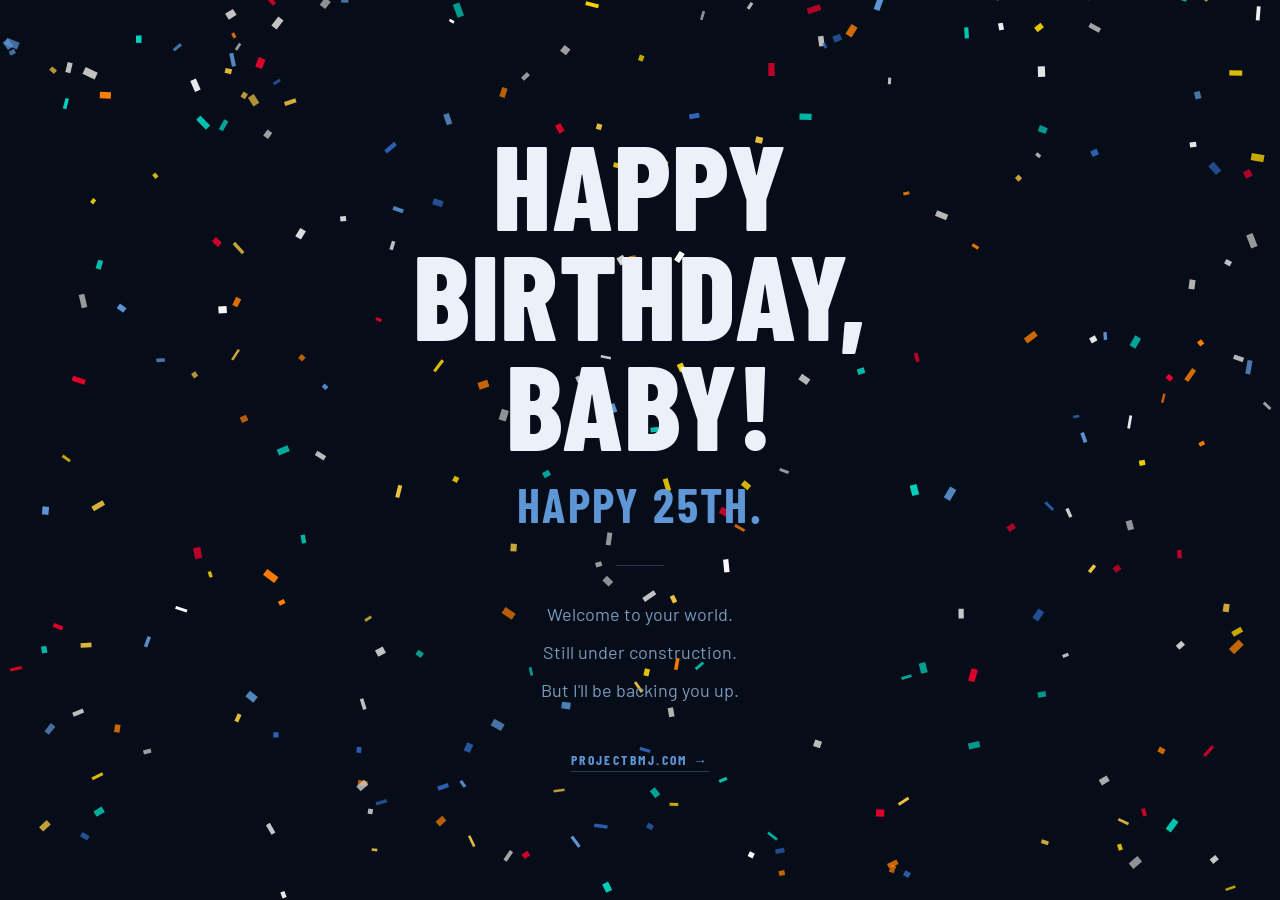
==== hbd.html @ 50d33231 "add favicon and birthday page" ====
<!DOCTYPE html>
<html lang="en">
<head>
  <meta charset="UTF-8">
  <meta name="viewport" content="width=device-width, initial-scale=1.0">
  <title>Happy Birthday, Bhrugu!</title>
  <link rel="icon" type="image/svg+xml" href="favicon.svg">
  <link rel="preconnect" href="https://fonts.googleapis.com">
  <link rel="preconnect" href="https://fonts.gstatic.com" crossorigin>
  <link href="https://fonts.googleapis.com/css2?family=Barlow+Condensed:wght@700;800&family=Barlow:wght@400;500&display=swap" rel="stylesheet">
  <style>
    :root {
      --bg:         #060D18;
      --blue:       #1C4590;
      --blue-shine: #5E96D6;
      --text:       #EBF0F9;
      --text-muted: #7A98B8;
    }

    *, *::before, *::after { margin: 0; padding: 0; box-sizing: border-box; }

    body {
      background: var(--bg);
      color: var(--text);
      font-family: 'Barlow', sans-serif;
      min-height: 100vh;
      display: flex;
      align-items: center;
      justify-content: center;
      overflow: hidden;
      -webkit-font-smoothing: antialiased;
    }

    canvas#confetti {
      position: fixed;
      inset: 0;
      width: 100%;
      height: 100%;
      pointer-events: none;
      z-index: 0;
    }

    .page {
      position: relative;
      z-index: 1;
      text-align: center;
      padding: 40px 28px;
      max-width: 660px;
    }

    .heading {
      font-family: 'Barlow Condensed', sans-serif;
      font-weight: 800;
      font-size: clamp(3.2rem, 11vw, 7.5rem);
      line-height: 0.92;
      text-transform: uppercase;
      letter-spacing: 0.01em;
      color: var(--text);
      animation: up 0.75s cubic-bezier(0.25, 0.46, 0.45, 0.94) both;
    }

    .sub {
      font-family: 'Barlow Condensed', sans-serif;
      font-weight: 700;
      font-size: clamp(1.6rem, 5vw, 3rem);
      text-transform: uppercase;
      letter-spacing: 0.05em;
      color: var(--blue-shine);
      margin-top: 1rem;
      animation: up 0.75s 0.12s cubic-bezier(0.25, 0.46, 0.45, 0.94) both;
    }

    .divider {
      width: 48px;
      height: 1px;
      background: rgba(94, 150, 214, 0.35);
      margin: 2rem auto;
      animation: up 0.75s 0.24s cubic-bezier(0.25, 0.46, 0.45, 0.94) both;
    }

    .message {
      font-size: clamp(1rem, 2.5vw, 1.125rem);
      line-height: 1.85;
      color: var(--text-muted);
      animation: up 0.75s 0.36s cubic-bezier(0.25, 0.46, 0.45, 0.94) both;
    }

    .message p { margin-bottom: 0.3rem; }
    .message p:last-child { margin-bottom: 0; }

    .back {
      display: inline-block;
      margin-top: 2.75rem;
      font-family: 'Barlow Condensed', sans-serif;
      font-weight: 700;
      font-size: 0.85rem;
      letter-spacing: 0.18em;
      text-transform: uppercase;
      color: var(--blue-shine);
      text-decoration: none;
      border-bottom: 1px solid rgba(94, 150, 214, 0.35);
      padding-bottom: 3px;
      transition: color 0.2s, border-color 0.2s;
      animation: up 0.75s 0.5s cubic-bezier(0.25, 0.46, 0.45, 0.94) both;
    }

    .back:hover {
      color: var(--text);
      border-color: rgba(235, 240, 249, 0.4);
    }

    @keyframes up {
      from { opacity: 0; transform: translateY(22px); }
      to   { opacity: 1; transform: translateY(0); }
    }
  </style>
</head>
<body>

  <canvas id="confetti"></canvas>

  <div class="page">
    <h1 class="heading">Happy Birthday,<br>baby!</h1>
    <p class="sub">Happy 25th.</p>
    <div class="divider"></div>
    <div class="message">
      <p>Welcome to your world.</p>
      <p>Still under construction.</p>
      <p>But I'll be backing you up.</p>
    </div>
    <a href="/" class="back">projectbmj.com &rarr;</a>
  </div>

  <script>
    const canvas = document.getElementById('confetti');
    const ctx    = canvas.getContext('2d');

    // F1 podium palette: Ferrari red, McLaren papaya, Mercedes teal,
    // gold, champagne, white, silver, Portofino blue
    const colors = [
      '#E8002D', '#FF8000', '#00D2BE',
      '#FFD700', '#F5C842', '#FFFFFF',
      '#C8C8C8', '#2E65BB', '#5E96D6'
    ];

    function resize() {
      canvas.width  = window.innerWidth;
      canvas.height = window.innerHeight;
    }
    resize();
    window.addEventListener('resize', resize);

    class Piece {
      constructor(scatter) {
        this.reset(scatter);
      }

      reset(scatter) {
        this.x        = Math.random() * canvas.width;
        this.y        = scatter ? Math.random() * canvas.height * 1.2 - canvas.height * 0.2 : -16;
        this.w        = Math.random() * 9 + 5;
        this.h        = Math.random() * 5 + 2.5;
        this.color    = colors[Math.floor(Math.random() * colors.length)];
        this.speed    = Math.random() * 2.2 + 1.4;
        this.drift    = (Math.random() - 0.5) * 1.2;
        this.rotation = Math.random() * Math.PI * 2;
        this.spin     = (Math.random() - 0.5) * 0.11;
        this.opacity  = Math.random() * 0.3 + 0.7;
        this.wave     = Math.random() * Math.PI * 2;
        this.waveAmp  = Math.random() * 0.7 + 0.2;
      }

      update() {
        this.wave      += 0.022;
        this.y         += this.speed;
        this.x         += this.drift + Math.sin(this.wave) * this.waveAmp;
        this.rotation  += this.spin;
        if (this.y > canvas.height + 20) this.reset(false);
      }

      draw() {
        ctx.save();
        ctx.globalAlpha = this.opacity;
        ctx.translate(this.x, this.y);
        ctx.rotate(this.rotation);
        ctx.fillStyle = this.color;
        ctx.fillRect(-this.w / 2, -this.h / 2, this.w, this.h);
        ctx.restore();
      }
    }

    const pieces = Array.from({ length: 280 }, () => new Piece(true));

    (function animate() {
      ctx.clearRect(0, 0, canvas.width, canvas.height);
      pieces.forEach(p => { p.update(); p.draw(); });
      requestAnimationFrame(animate);
    })();
  </script>

</body>
</html>
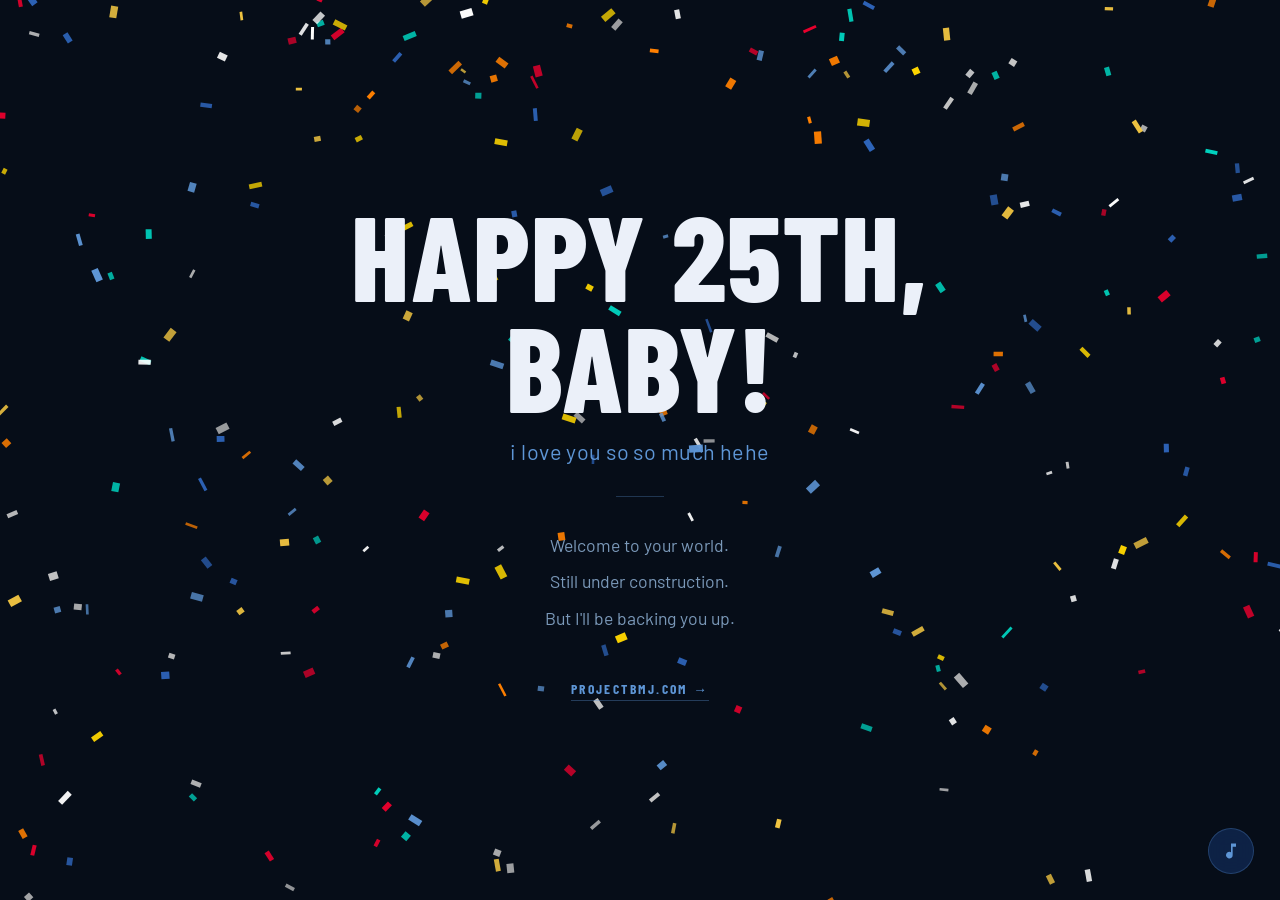
==== commit dff1c57a: "update hbd: new message and youtube music player" ====
--- a/hbd.html
+++ b/hbd.html
@@ -3,7 +3,7 @@
 <head>
   <meta charset="UTF-8">
   <meta name="viewport" content="width=device-width, initial-scale=1.0">
-  <title>Happy Birthday, Bhrugu!</title>
+  <title>Happy Birthday, Baby!</title>
   <link rel="icon" type="image/svg+xml" href="favicon.svg">
   <link rel="preconnect" href="https://fonts.googleapis.com">
   <link rel="preconnect" href="https://fonts.gstatic.com" crossorigin>
@@ -40,6 +40,17 @@
       z-index: 0;
     }
 
+    /* YouTube player: off-screen, never display:none so it initialises */
+    #yt-player {
+      position: fixed;
+      top: -9999px;
+      left: -9999px;
+      width: 1px;
+      height: 1px;
+      opacity: 0;
+      pointer-events: none;
+    }
+
     .page {
       position: relative;
       z-index: 1;
@@ -59,33 +70,32 @@
       animation: up 0.75s cubic-bezier(0.25, 0.46, 0.45, 0.94) both;
     }
 
-    .sub {
-      font-family: 'Barlow Condensed', sans-serif;
-      font-weight: 700;
-      font-size: clamp(1.6rem, 5vw, 3rem);
-      text-transform: uppercase;
-      letter-spacing: 0.05em;
+    .love {
+      font-family: 'Barlow', sans-serif;
+      font-weight: 400;
+      font-size: clamp(1rem, 3vw, 1.35rem);
       color: var(--blue-shine);
-      margin-top: 1rem;
+      letter-spacing: 0.02em;
+      margin-top: 1.1rem;
       animation: up 0.75s 0.12s cubic-bezier(0.25, 0.46, 0.45, 0.94) both;
     }
 
     .divider {
       width: 48px;
       height: 1px;
-      background: rgba(94, 150, 214, 0.35);
+      background: rgba(94, 150, 214, 0.3);
       margin: 2rem auto;
       animation: up 0.75s 0.24s cubic-bezier(0.25, 0.46, 0.45, 0.94) both;
     }
 
     .message {
-      font-size: clamp(1rem, 2.5vw, 1.125rem);
-      line-height: 1.85;
+      font-size: clamp(1rem, 2.5vw, 1.1rem);
+      line-height: 1.9;
       color: var(--text-muted);
       animation: up 0.75s 0.36s cubic-bezier(0.25, 0.46, 0.45, 0.94) both;
     }
 
-    .message p { margin-bottom: 0.3rem; }
+    .message p { margin-bottom: 0.2rem; }
     .message p:last-child { margin-bottom: 0; }
 
     .back {
@@ -109,6 +119,46 @@
       border-color: rgba(235, 240, 249, 0.4);
     }
 
+    /* Floating music button */
+    .music-btn {
+      position: fixed;
+      bottom: 26px;
+      right: 26px;
+      z-index: 10;
+      width: 46px;
+      height: 46px;
+      border-radius: 50%;
+      background: rgba(28, 69, 144, 0.38);
+      border: 1px solid rgba(94, 150, 214, 0.28);
+      color: var(--blue-shine);
+      cursor: pointer;
+      display: flex;
+      align-items: center;
+      justify-content: center;
+      backdrop-filter: blur(10px);
+      -webkit-backdrop-filter: blur(10px);
+      transition: background 0.2s, border-color 0.2s;
+      opacity: 0;
+      animation: up 0.75s 0.7s cubic-bezier(0.25, 0.46, 0.45, 0.94) forwards;
+    }
+
+    .music-btn:hover {
+      background: rgba(28, 69, 144, 0.6);
+      border-color: rgba(94, 150, 214, 0.5);
+    }
+
+    .music-btn.playing {
+      animation: up 0.75s 0.7s cubic-bezier(0.25, 0.46, 0.45, 0.94) forwards,
+                 ripple 2.2s 1.5s ease-out infinite;
+      border-color: rgba(94, 150, 214, 0.55);
+    }
+
+    @keyframes ripple {
+      0%   { box-shadow: 0 0 0 0 rgba(94, 150, 214, 0.35); }
+      70%  { box-shadow: 0 0 0 12px rgba(94, 150, 214, 0); }
+      100% { box-shadow: 0 0 0 0 rgba(94, 150, 214, 0); }
+    }
+
     @keyframes up {
       from { opacity: 0; transform: translateY(22px); }
       to   { opacity: 1; transform: translateY(0); }
@@ -118,10 +168,11 @@
 <body>
 
   <canvas id="confetti"></canvas>
+  <div id="yt-player"></div>
 
   <div class="page">
-    <h1 class="heading">Happy Birthday,<br>baby!</h1>
-    <p class="sub">Happy 25th.</p>
+    <h1 class="heading">Happy 25th,<br>baby!</h1>
+    <p class="love">i love you so so much hehe</p>
     <div class="divider"></div>
     <div class="message">
       <p>Welcome to your world.</p>
@@ -131,12 +182,17 @@
     <a href="/" class="back">projectbmj.com &rarr;</a>
   </div>
 
+  <button class="music-btn" id="musicBtn" title="Toggle music" aria-label="Toggle music">
+    <svg width="20" height="20" viewBox="0 0 24 24" fill="currentColor" aria-hidden="true">
+      <path d="M12 3v10.55A4 4 0 1 0 14 17V7h4V3h-6z"/>
+    </svg>
+  </button>
+
   <script>
+    /* ── Confetti ──────────────────────────────────────── */
     const canvas = document.getElementById('confetti');
     const ctx    = canvas.getContext('2d');
 
-    // F1 podium palette: Ferrari red, McLaren papaya, Mercedes teal,
-    // gold, champagne, white, silver, Portofino blue
     const colors = [
       '#E8002D', '#FF8000', '#00D2BE',
       '#FFD700', '#F5C842', '#FFFFFF',
@@ -151,30 +207,28 @@
     window.addEventListener('resize', resize);
 
     class Piece {
-      constructor(scatter) {
-        this.reset(scatter);
+      constructor(scatter) { this.reset(scatter); }
+
+      reset(scatter) {
+        this.x       = Math.random() * canvas.width;
+        this.y       = scatter ? Math.random() * canvas.height * 1.2 - canvas.height * 0.2 : -16;
+        this.w       = Math.random() * 9 + 5;
+        this.h       = Math.random() * 5 + 2.5;
+        this.color   = colors[Math.floor(Math.random() * colors.length)];
+        this.speed   = Math.random() * 2.2 + 1.4;
+        this.drift   = (Math.random() - 0.5) * 1.2;
+        this.rot     = Math.random() * Math.PI * 2;
+        this.spin    = (Math.random() - 0.5) * 0.11;
+        this.opacity = Math.random() * 0.3 + 0.7;
+        this.wave    = Math.random() * Math.PI * 2;
+        this.amp     = Math.random() * 0.7 + 0.2;
       }
 
-      reset(scatter) {
-        this.x        = Math.random() * canvas.width;
-        this.y        = scatter ? Math.random() * canvas.height * 1.2 - canvas.height * 0.2 : -16;
-        this.w        = Math.random() * 9 + 5;
-        this.h        = Math.random() * 5 + 2.5;
-        this.color    = colors[Math.floor(Math.random() * colors.length)];
-        this.speed    = Math.random() * 2.2 + 1.4;
-        this.drift    = (Math.random() - 0.5) * 1.2;
-        this.rotation = Math.random() * Math.PI * 2;
-        this.spin     = (Math.random() - 0.5) * 0.11;
-        this.opacity  = Math.random() * 0.3 + 0.7;
-        this.wave     = Math.random() * Math.PI * 2;
-        this.waveAmp  = Math.random() * 0.7 + 0.2;
-      }
-
       update() {
-        this.wave      += 0.022;
-        this.y         += this.speed;
-        this.x         += this.drift + Math.sin(this.wave) * this.waveAmp;
-        this.rotation  += this.spin;
+        this.wave += 0.022;
+        this.y    += this.speed;
+        this.x    += this.drift + Math.sin(this.wave) * this.amp;
+        this.rot  += this.spin;
         if (this.y > canvas.height + 20) this.reset(false);
       }
 
@@ -182,7 +236,7 @@
         ctx.save();
         ctx.globalAlpha = this.opacity;
         ctx.translate(this.x, this.y);
-        ctx.rotate(this.rotation);
+        ctx.rotate(this.rot);
         ctx.fillStyle = this.color;
         ctx.fillRect(-this.w / 2, -this.h / 2, this.w, this.h);
         ctx.restore();
@@ -196,6 +250,58 @@
       pieces.forEach(p => { p.update(); p.draw(); });
       requestAnimationFrame(animate);
     })();
+
+    /* ── YouTube music player ──────────────────────────── */
+    const musicBtn = document.getElementById('musicBtn');
+    let player     = null;
+    let playing    = false;
+
+    function setPlaying(state) {
+      playing = state;
+      musicBtn.classList.toggle('playing', state);
+      musicBtn.setAttribute('aria-label', state ? 'Pause music' : 'Play music');
+    }
+
+    // Load YouTube IFrame API
+    (function loadYT() {
+      const s = document.createElement('script');
+      s.src   = 'https://www.youtube.com/iframe_api';
+      document.head.appendChild(s);
+    })();
+
+    window.onYouTubeIframeAPIReady = function () {
+      player = new YT.Player('yt-player', {
+        videoId: '9H7Aj8pLQMQ',
+        playerVars: {
+          autoplay:        1,
+          controls:        0,
+          loop:            1,
+          playlist:        '9H7Aj8pLQMQ',
+          playsinline:     1,
+          rel:             0,
+          modestbranding:  1,
+          fs:              0
+        },
+        events: {
+          onReady: function (e) {
+            e.target.setVolume(80);
+            e.target.playVideo();
+          },
+          onStateChange: function (e) {
+            setPlaying(e.data === YT.PlayerState.PLAYING);
+          }
+        }
+      });
+    };
+
+    musicBtn.addEventListener('click', function () {
+      if (!player || typeof player.getPlayerState !== 'function') return;
+      if (playing) {
+        player.pauseVideo();
+      } else {
+        player.playVideo();
+      }
+    });
   </script>
 
 </body>
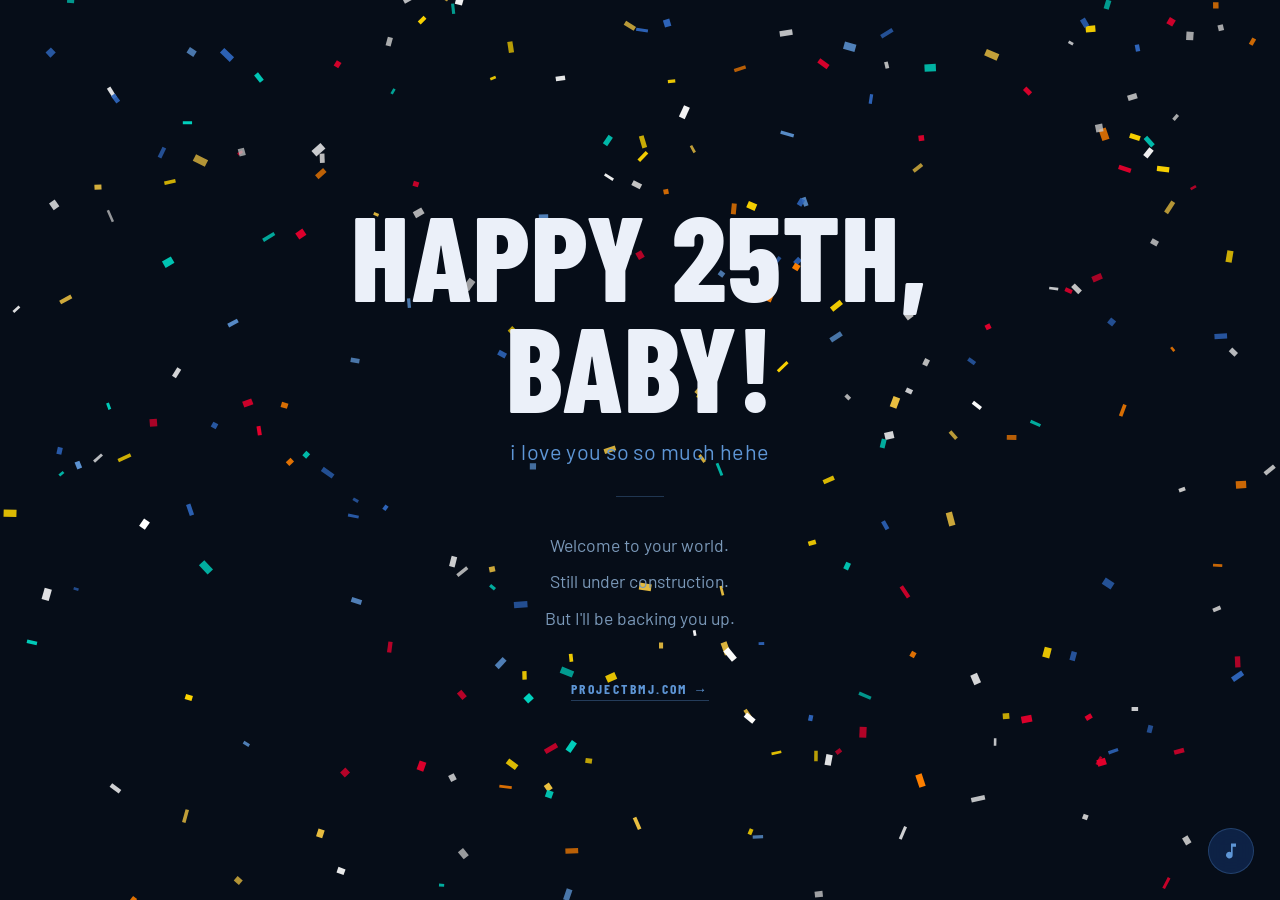
==== commit 0ae731f7: "fix music: play on first page interaction not just onReady" ====
--- a/hbd.html
+++ b/hbd.html
@@ -255,6 +255,7 @@
     const musicBtn = document.getElementById('musicBtn');
     let player     = null;
     let playing    = false;
+    let userReady  = false; // true once the page has received any interaction
 
     function setPlaying(state) {
       playing = state;
@@ -262,8 +263,22 @@
       musicBtn.setAttribute('aria-label', state ? 'Pause music' : 'Play music');
     }
 
+    // On first interaction anywhere (click, tap, key) → start music.
+    // Browsers require a user gesture before audio can play.
+    function onFirstInteraction() {
+      userReady = true;
+      if (player && typeof player.playVideo === 'function') {
+        player.setVolume(80);
+        player.playVideo();
+      }
+    }
+
+    document.addEventListener('click',      onFirstInteraction, { once: true });
+    document.addEventListener('touchstart', onFirstInteraction, { once: true });
+    document.addEventListener('keydown',    onFirstInteraction, { once: true });
+
     // Load YouTube IFrame API
-    (function loadYT() {
+    (function () {
       const s = document.createElement('script');
       s.src   = 'https://www.youtube.com/iframe_api';
       document.head.appendChild(s);
@@ -273,19 +288,23 @@
       player = new YT.Player('yt-player', {
         videoId: '9H7Aj8pLQMQ',
         playerVars: {
-          autoplay:        1,
-          controls:        0,
-          loop:            1,
-          playlist:        '9H7Aj8pLQMQ',
-          playsinline:     1,
-          rel:             0,
-          modestbranding:  1,
-          fs:              0
+          autoplay:       1,
+          controls:       0,
+          loop:           1,
+          playlist:       '9H7Aj8pLQMQ',
+          playsinline:    1,
+          rel:            0,
+          modestbranding: 1,
+          fs:             0
         },
         events: {
           onReady: function (e) {
             e.target.setVolume(80);
+            // Try autoplay straight away — works on some browsers/desktop.
+            // If the user already interacted before the player finished
+            // loading, play immediately.
             e.target.playVideo();
+            if (userReady) e.target.playVideo();
           },
           onStateChange: function (e) {
             setPlaying(e.data === YT.PlayerState.PLAYING);
@@ -294,13 +313,10 @@
       });
     };
 
+    // Music button: explicit toggle
     musicBtn.addEventListener('click', function () {
       if (!player || typeof player.getPlayerState !== 'function') return;
-      if (playing) {
-        player.pauseVideo();
-      } else {
-        player.playVideo();
-      }
+      playing ? player.pauseVideo() : player.playVideo();
     });
   </script>
 
